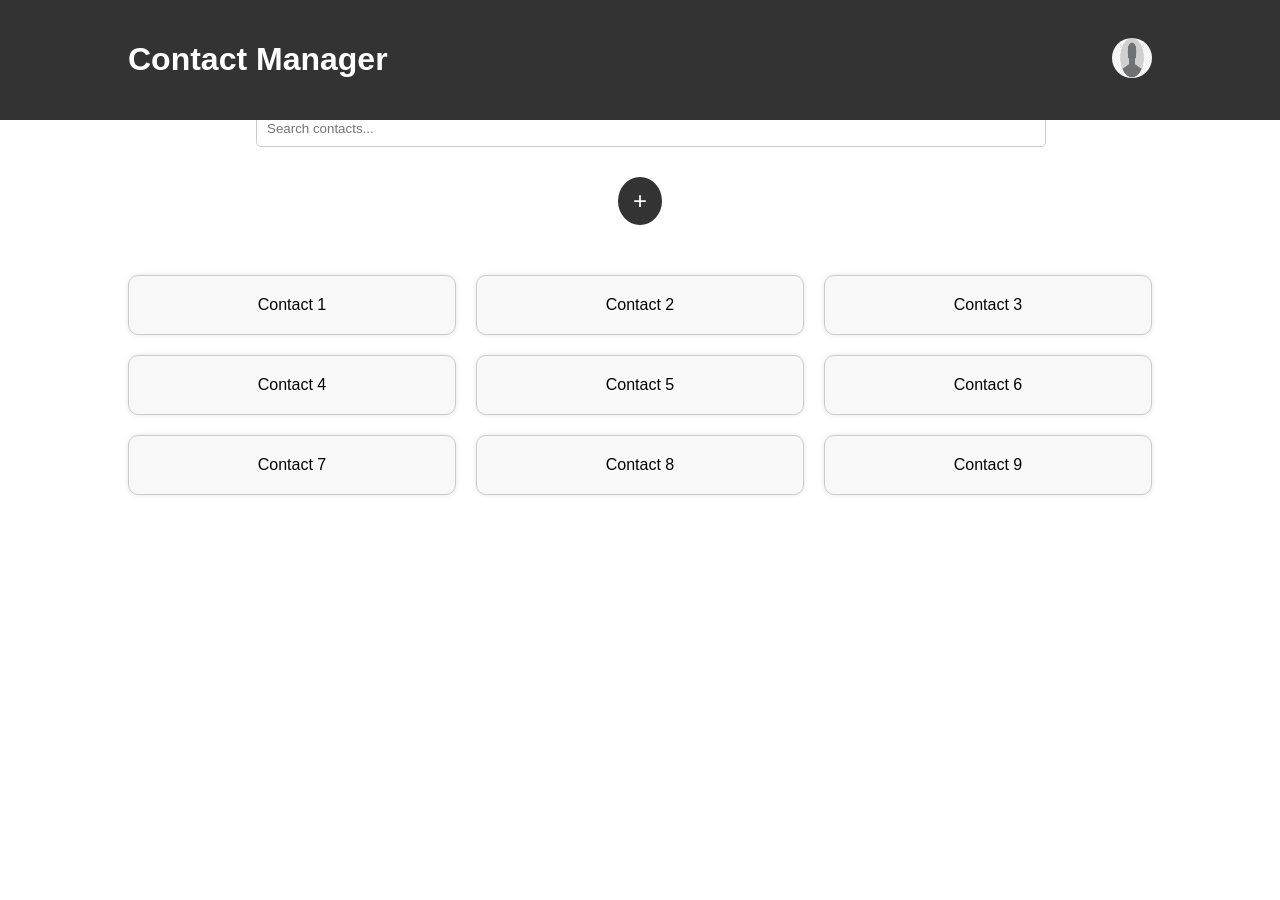
==== postlogin.html @ 44be06a9 "Add files via upload" ====
<!DOCTYPE html>
<html lang="en">
<head>
    <meta charset="UTF-8">
    <meta name="viewport" content="width=device-width, initial-scale=1.0">
    <title>Contact Manager</title>
    <link rel="stylesheet" href="postlogin.css">
</head>
<body>
    <header>
        <div class="header-content">
            <h1>Contact Manager</h1>
            <div class="user-menu">
                <img src="anon.png" alt="User" class="user-icon">
                <div class="dropdown-menu">
                    <button id="sign-out">Sign Out</button>
                </div>
            </div>
        </div>
    </header>
    
    <div class="search-container">
        <input type="text" placeholder="Search contacts...">
    </div>
    
    <button id="add-contact-btn">+</button>
    
    <div class="contact-form-container" id="contact-form">
        <h2>Add Contact</h2>
        <form>
            <input type="text" placeholder="Name">
            <input type="email" placeholder="Email">
            <input type="tel" placeholder="Phone">
            <button type="submit">Add Contact</button>
        </form>
    </div>
    
    <div class="contacts-grid">
        <!-- Placeholder contacts -->
        <div class="contact-card" data-contact="Contact 1">Contact 1</div>
        <div class="contact-card" data-contact="Contact 2">Contact 2</div>
        <div class="contact-card" data-contact="Contact 3">Contact 3</div>
        <div class="contact-card" data-contact="Contact 4">Contact 4</div>
        <div class="contact-card" data-contact="Contact 5">Contact 5</div>
        <div class="contact-card" data-contact="Contact 6">Contact 6</div>
        <div class="contact-card" data-contact="Contact 7">Contact 7</div>
        <div class="contact-card" data-contact="Contact 8">Contact 8</div>
        <div class="contact-card" data-contact="Contact 9">Contact 9</div>
    </div>
    
    <div class="contact-details" id="contact-details">
        <h2 id="contact-name">Contact Details</h2>
        <p id="contact-info">Info will be displayed here.</p>
    </div>
    
    <script src="postlogin.js"></script>
</body>
</html>
---- postlogin.css ----
@import url('https://fonts.googleapis.com/css2?family=Commissioner:wght@100..900&family=Montserrat:ital,wght@0,100..900;1,100..900&display=swap');

:root {
    --color1: #f9c48b2f;
    --color2: #ebeae8;
    --color3: #f1cca5b7;
    --color4: #aa5c52;
    --color5: #583730;
    --color6: #fefcfc;

    font-family: "Commissioner", sans-serif;
    box-sizing: border-box;
}

body {
    font-family: Arial, sans-serif;
    margin: 0;
    padding: 0;
    display: flex;
    flex-direction: column;
    align-items: center;
}

header {
    background-color: #333;
    color: white;
    width: 100%;
    padding: 20px 0;
    text-align: center;
    position: fixed;
    top: 0;
    left: 0;
    z-index: 1000;
}

.header-content {
    display: flex;
    justify-content: space-between;
    align-items: center;
    width: 80%;
    margin: 0 auto;
}

.user-menu {
    position: relative;
}

.user-icon {
    width: 40px;
    height: 40px;
    border-radius: 50%;
    cursor: pointer;
}

.dropdown-menu {
    display: none;
    position: absolute;
    background: white;
    border: 1px solid #ccc;
    padding: 10px;
    right: 0;
}

.user-menu:hover .dropdown-menu {
    display: block;
}

.search-container {
    margin-top: 100px;
    width: 60%;
    padding: 10px;
}

.search-container input {
    width: 100%;
    padding: 10px;
    border: 1px solid #ccc;
    border-radius: 5px;
    align-items: left;
}

#add-contact-btn {
    margin: 20px;
    padding: 10px 15px;
    font-size: 24px;
    border: none;
    border-radius: 50%;
    background-color: #333;
    color: white;
    cursor: pointer;
}

.contact-form-container, .contact-details {
    display: none;
    margin-top: 20px;
    padding: 20px;
    border: 1px solid #ccc;
    border-radius: 10px;
    box-shadow: 0px 0px 10px rgba(0, 0, 0, 0.1);
    width: 40%;
    text-align: center;
    background-color: #f9f9f9;
    position: absolute;
    top: 150px;
    left: 50%;
    transform: translateX(-50%);
    z-index: 1000;
}

.contacts-grid {
    display: grid;
    grid-template-columns: repeat(3, 1fr);
    gap: 20px;
    margin-top: 30px;
    width: 80%;
}

.contact-card {
    padding: 20px;
    background-color: #f9f9f9;
    border: 1px solid #ccc;
    border-radius: 10px;
    text-align: center;
    box-shadow: 0px 0px 5px rgba(0, 0, 0, 0.1);
    cursor: pointer;
}
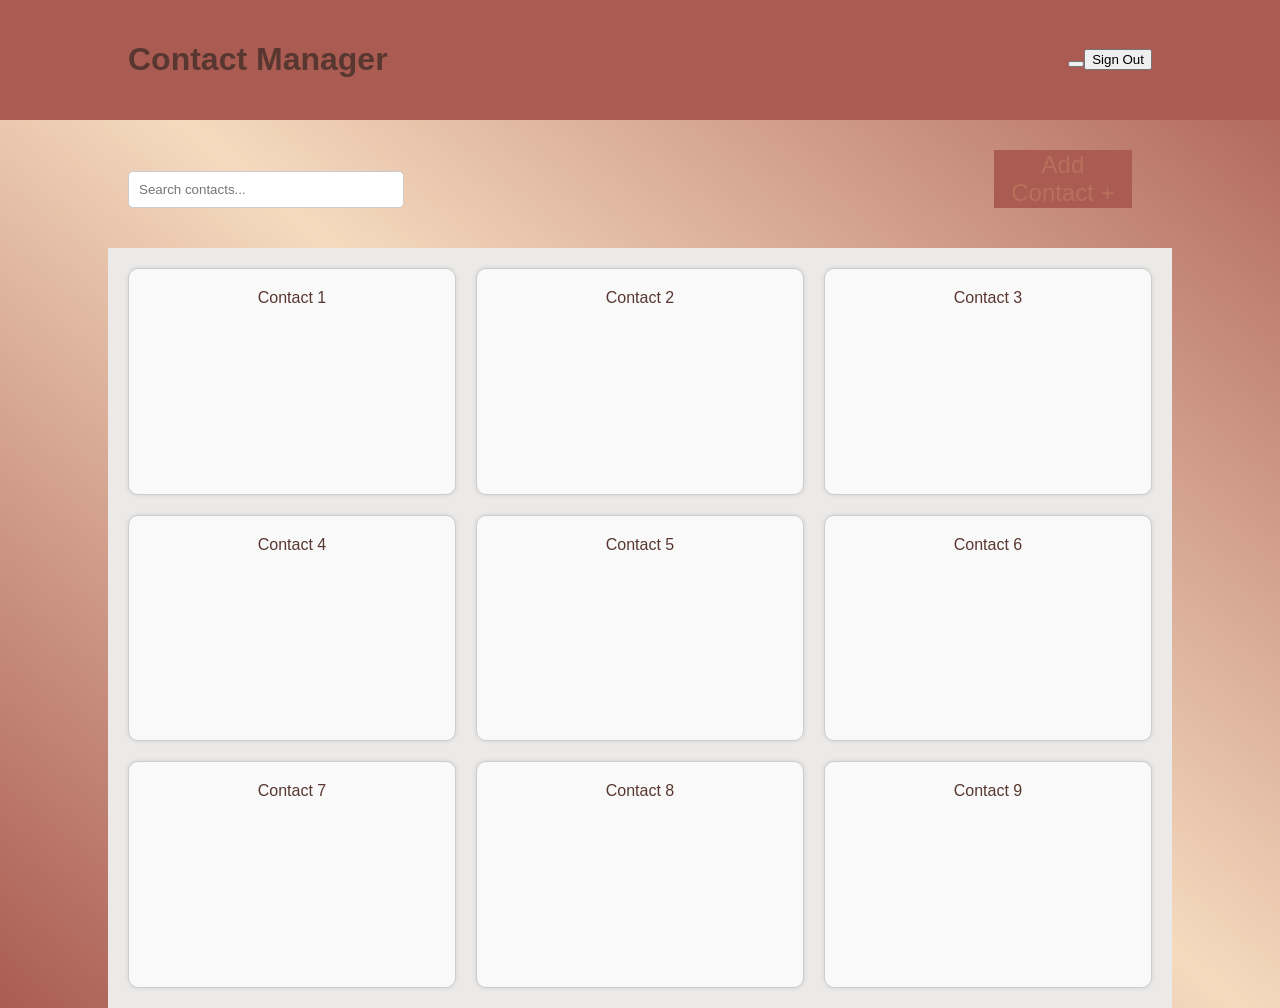
==== commit 73fe49eb: "further css styling" ====
--- a/postlogin.html
+++ b/postlogin.html
@@ -11,26 +11,28 @@
         <div class="header-content">
             <h1>Contact Manager</h1>
             <div class="user-menu">
-                <img src="anon.png" alt="User" class="user-icon">
+                <button>
                 <div class="dropdown-menu">
                     <button id="sign-out">Sign Out</button>
                 </div>
+                </button>
             </div>
         </div>
     </header>
+    <div class="second-header-content">
+        <div class="search-container">
+            <input type="text" id="search-input" placeholder="Search contacts...">
+        </div>
+        <button id="add-contact-btn">Add Contact + </button>
+    </div> 
     
-    <div class="search-container">
-        <input type="text" placeholder="Search contacts...">
-    </div>
-    
-    <button id="add-contact-btn">+</button>
     
     <div class="contact-form-container" id="contact-form">
         <h2>Add Contact</h2>
-        <form>
-            <input type="text" placeholder="Name">
-            <input type="email" placeholder="Email">
-            <input type="tel" placeholder="Phone">
+        <form id="contact-form-element">
+            <input type="text" id="name" placeholder="Name">
+            <input type="email" id="email" placeholder="Email">
+            <input type="tel" id="phone" placeholder="Phone">
             <button type="submit">Add Contact</button>
         </form>
     </div>
@@ -48,11 +50,10 @@
         <div class="contact-card" data-contact="Contact 9">Contact 9</div>
     </div>
     
-    <div class="contact-details" id="contact-details">
-        <h2 id="contact-name">Contact Details</h2>
-        <p id="contact-info">Info will be displayed here.</p>
-    </div>
     
     <script src="postlogin.js"></script>
+    <script>
+        
+    </script>
 </body>
 </html>
--- a/postlogin.css
+++ b/postlogin.css
@@ -13,17 +13,16 @@
 }
 
 body {
-    font-family: Arial, sans-serif;
     margin: 0;
     padding: 0;
     display: flex;
     flex-direction: column;
     align-items: center;
+    background-image: linear-gradient(220deg, var(--color4), var(--color3), var(--color4));
 }
 
 header {
-    background-color: #333;
-    color: white;
+    background-color: var(--color4);
     width: 100%;
     padding: 20px 0;
     text-align: center;
@@ -39,6 +38,16 @@
     align-items: center;
     width: 80%;
     margin: 0 auto;
+    color: var(--color5);
+}
+
+.second-header-content {
+    display: flex;
+    justify-content: space-between;
+    align-items: center;
+    width: 80%;
+    margin: 0 auto;
+    color: var(--color5);
 }
 
 .user-menu {
@@ -56,42 +65,50 @@
     display: none;
     position: absolute;
     background: white;
-    border: 1px solid #ccc;
+    border: 1px solid var(--color1);
     padding: 10px;
     right: 0;
+    color: var(--color1);
+    background-color: var(--color1);
 }
 
 .user-menu:hover .dropdown-menu {
     display: block;
+    color: var(--color1);
 }
 
 .search-container {
-    margin-top: 100px;
-    width: 60%;
-    padding: 10px;
+    margin-top: 150px;
+    width: 100%;
+    align-items: left;
+
 }
 
 .search-container input {
-    width: 100%;
+    width: 30%;
     padding: 10px;
     border: 1px solid #ccc;
     border-radius: 5px;
     align-items: left;
+
 }
 
 #add-contact-btn {
     margin: 20px;
-    padding: 10px 15px;
+    margin-top: 150px;
     font-size: 24px;
     border: none;
-    border-radius: 50%;
-    background-color: #333;
-    color: white;
+    background-color: var(--color4);
+    color: var(--color1);
     cursor: pointer;
+    align-items: right;
+
 }
 
-.contact-form-container, .contact-details {
+.contact-form-container, .contact-form {
+    background-color: var(--color1);
     display: none;
+    color: var(--color5);
     margin-top: 20px;
     padding: 20px;
     border: 1px solid #ccc;
@@ -111,12 +128,18 @@
     display: grid;
     grid-template-columns: repeat(3, 1fr);
     gap: 20px;
-    margin-top: 30px;
+    margin-top: 20px;
     width: 80%;
+    background-color: var(--color2);
+    color: var(--color1);
+    padding: 20px;
+    min-height: 80vh;
 }
 
 .contact-card {
+    color: var(--color5);
     padding: 20px;
+    background-color: var(--color1);
     background-color: #f9f9f9;
     border: 1px solid #ccc;
     border-radius: 10px;
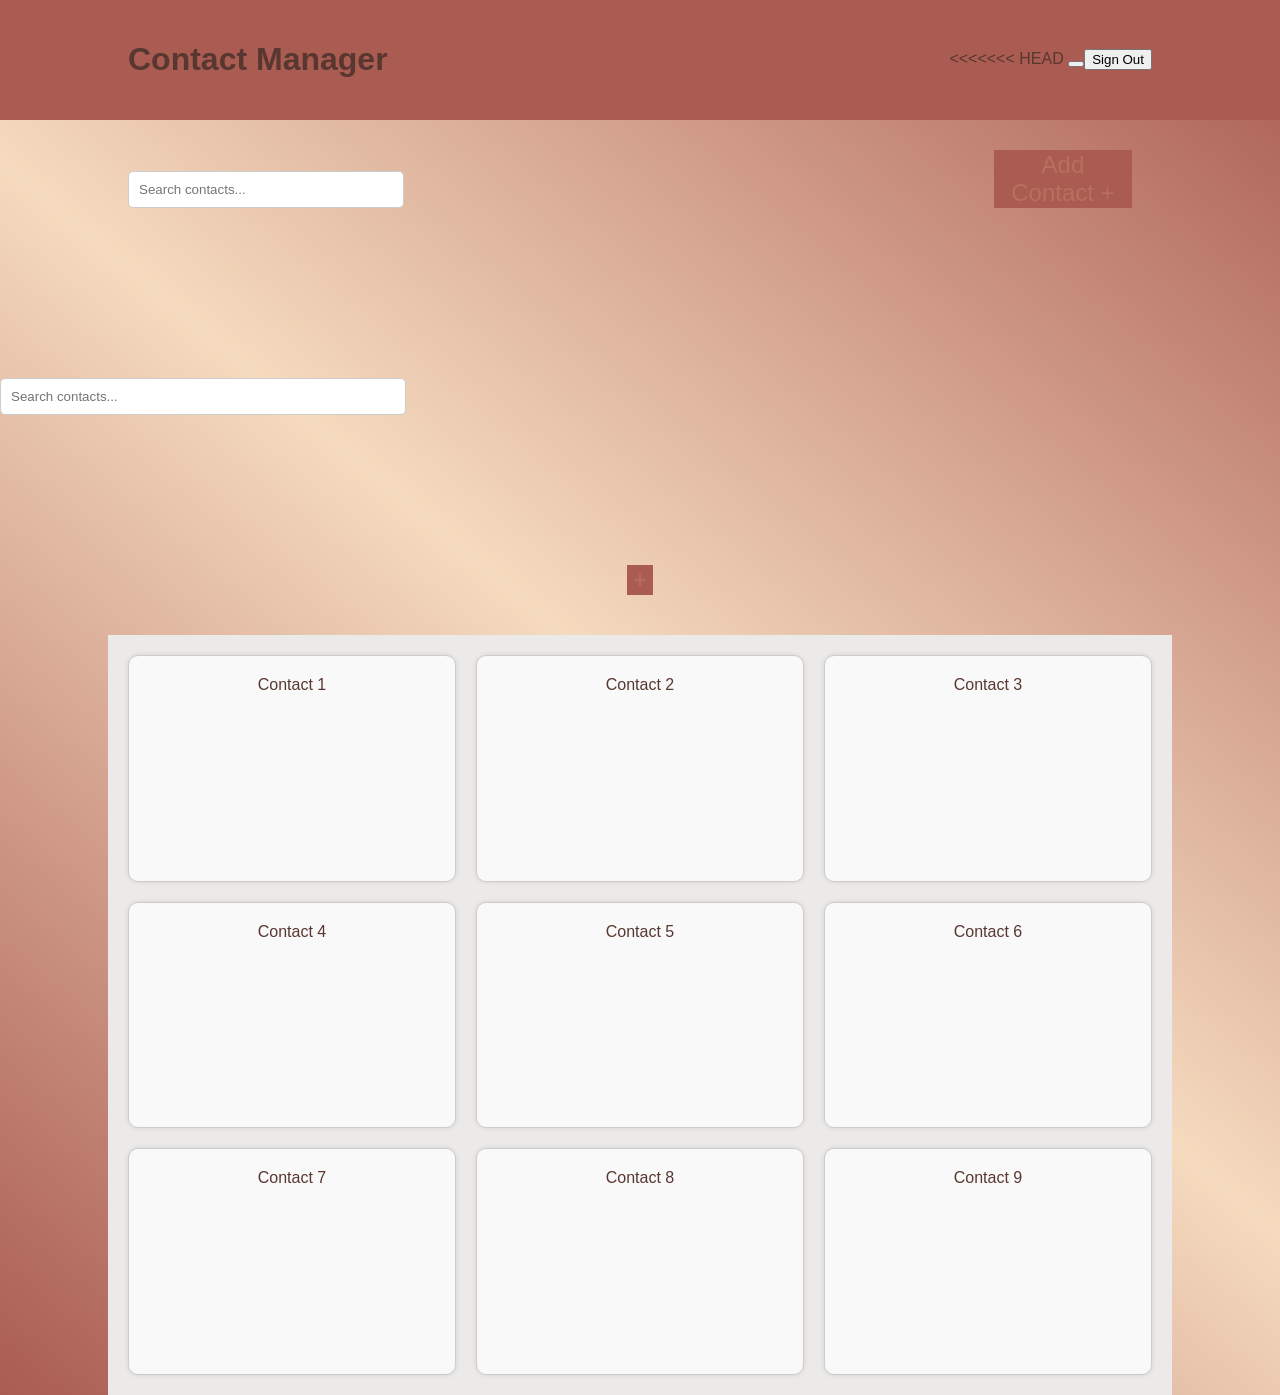
==== commit 3d29d523: "further css styling" ====
--- a/postlogin.html
+++ b/postlogin.html
@@ -11,6 +11,7 @@
         <div class="header-content">
             <h1>Contact Manager</h1>
             <div class="user-menu">
+<<<<<<< HEAD
                 <button>
                 <div class="dropdown-menu">
                     <button id="sign-out">Sign Out</button>
@@ -33,6 +34,28 @@
             <input type="text" id="name" placeholder="Name">
             <input type="email" id="email" placeholder="Email">
             <input type="tel" id="phone" placeholder="Phone">
+=======
+                <img src="anon.png" alt="User" class="user-icon">
+                <div class="dropdown-menu">
+                    <button id="sign-out">Sign Out</button>
+                </div>
+            </div>
+        </div>
+    </header>
+    
+    <div class="search-container">
+        <input type="text" placeholder="Search contacts...">
+    </div>
+    
+    <button id="add-contact-btn">+</button>
+    
+    <div class="contact-form-container" id="contact-form">
+        <h2>Add Contact</h2>
+        <form>
+            <input type="text" placeholder="Name">
+            <input type="email" placeholder="Email">
+            <input type="tel" placeholder="Phone">
+>>>>>>> 44be06a99f0d8c31cf6134bef11994ca5903f6f4
             <button type="submit">Add Contact</button>
         </form>
     </div>
--- a/postlogin.css
+++ b/postlogin.css
@@ -90,7 +90,6 @@
     border: 1px solid #ccc;
     border-radius: 5px;
     align-items: left;
-
 }
 
 #add-contact-btn {
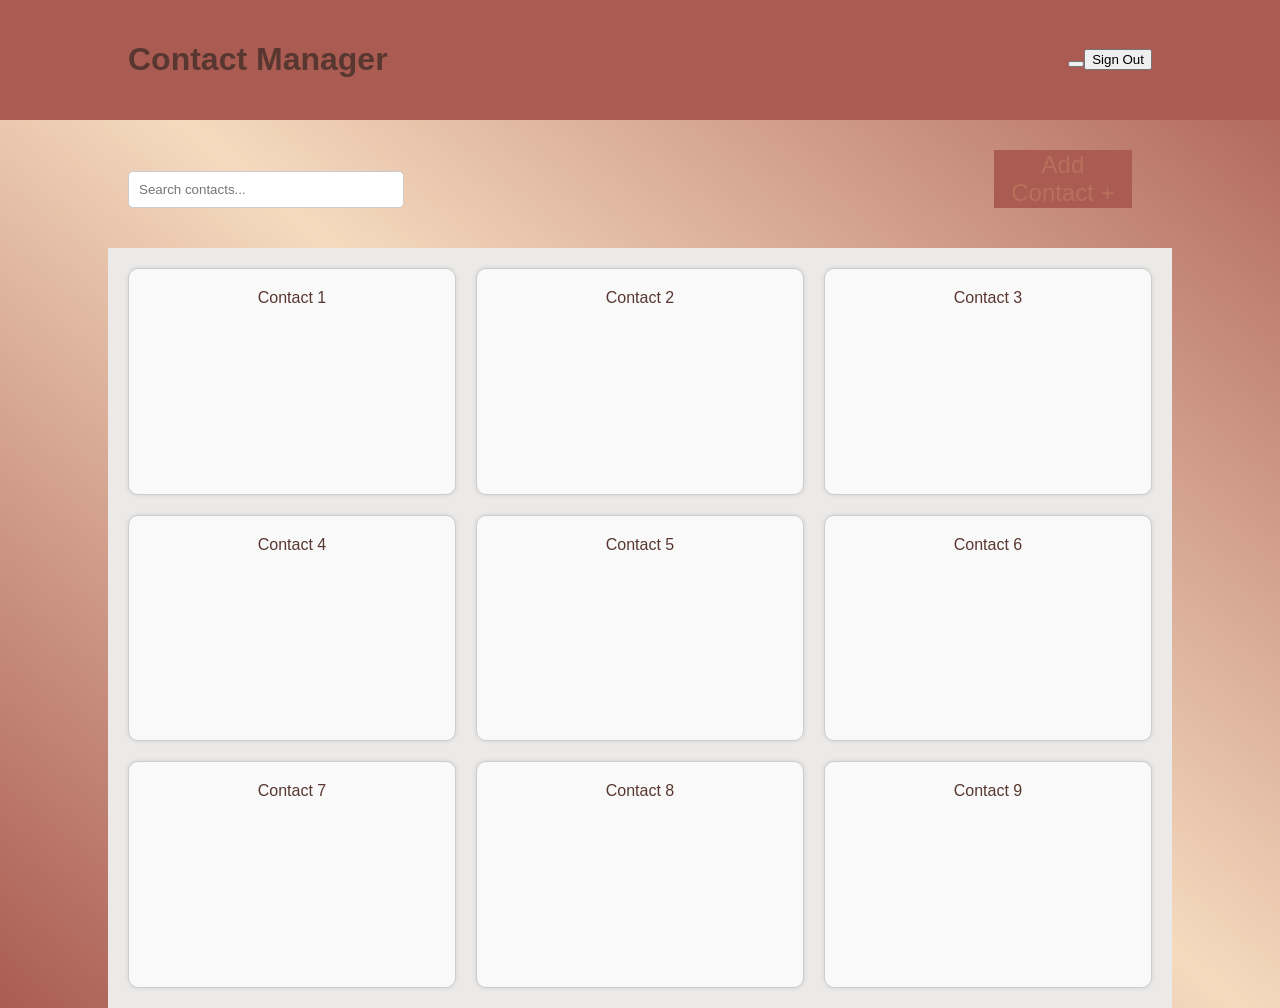
==== commit 93386760: "fixing prev push's misalignment" ====
--- a/postlogin.html
+++ b/postlogin.html
@@ -11,7 +11,6 @@
         <div class="header-content">
             <h1>Contact Manager</h1>
             <div class="user-menu">
-<<<<<<< HEAD
                 <button>
                 <div class="dropdown-menu">
                     <button id="sign-out">Sign Out</button>
@@ -34,28 +33,6 @@
             <input type="text" id="name" placeholder="Name">
             <input type="email" id="email" placeholder="Email">
             <input type="tel" id="phone" placeholder="Phone">
-=======
-                <img src="anon.png" alt="User" class="user-icon">
-                <div class="dropdown-menu">
-                    <button id="sign-out">Sign Out</button>
-                </div>
-            </div>
-        </div>
-    </header>
-    
-    <div class="search-container">
-        <input type="text" placeholder="Search contacts...">
-    </div>
-    
-    <button id="add-contact-btn">+</button>
-    
-    <div class="contact-form-container" id="contact-form">
-        <h2>Add Contact</h2>
-        <form>
-            <input type="text" placeholder="Name">
-            <input type="email" placeholder="Email">
-            <input type="tel" placeholder="Phone">
->>>>>>> 44be06a99f0d8c31cf6134bef11994ca5903f6f4
             <button type="submit">Add Contact</button>
         </form>
     </div>
--- a/postlogin.css
+++ b/postlogin.css
@@ -90,6 +90,7 @@
     border: 1px solid #ccc;
     border-radius: 5px;
     align-items: left;
+
 }
 
 #add-contact-btn {
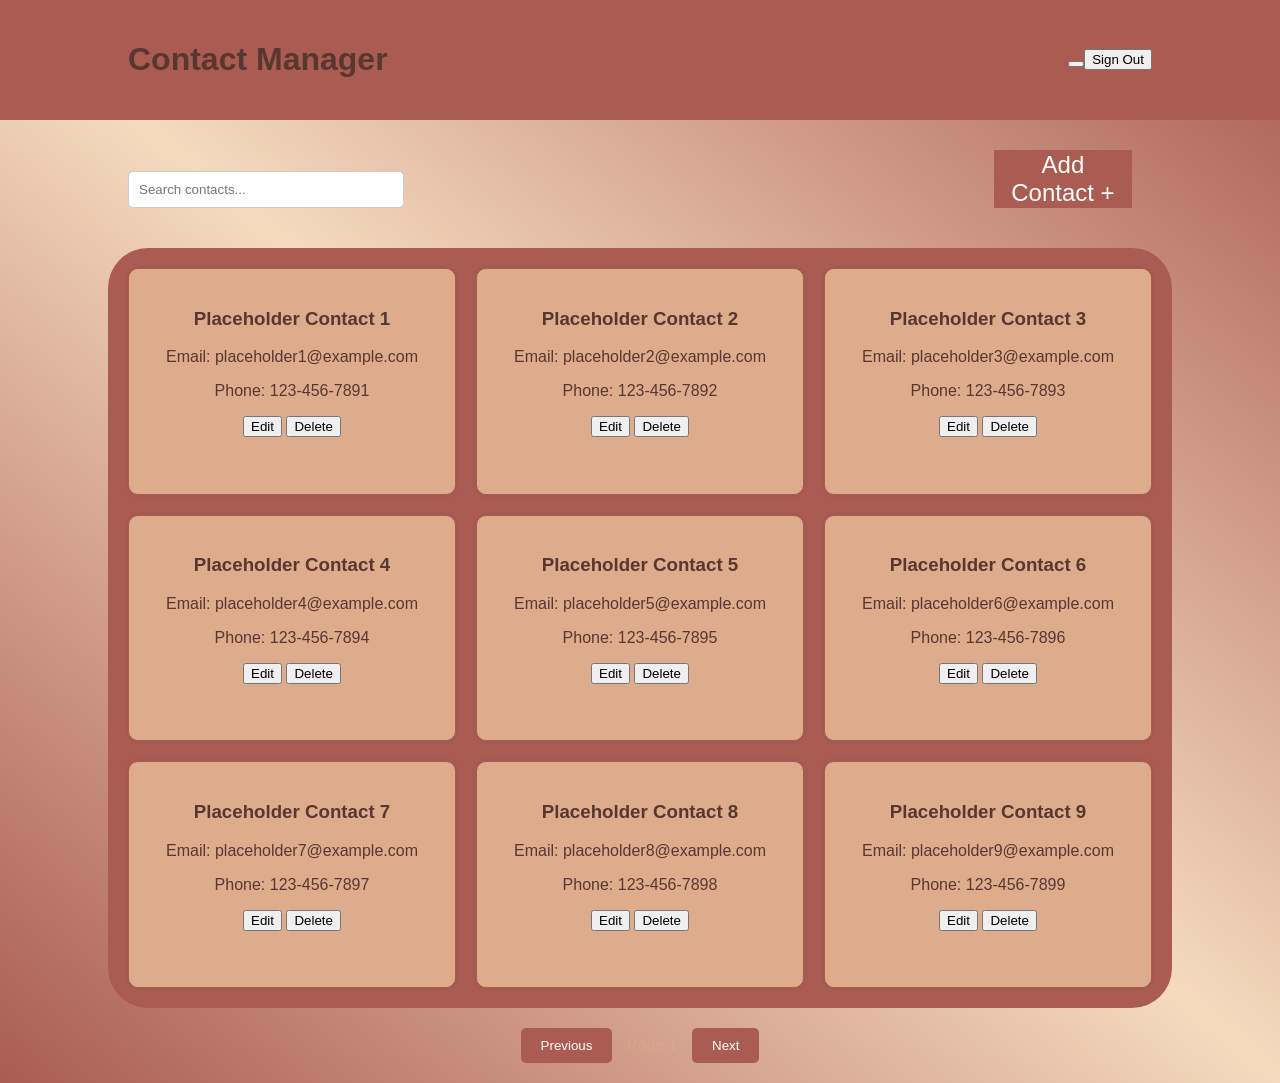
==== commit b621b5d1: "css" ====
--- a/postlogin.html
+++ b/postlogin.html
@@ -48,12 +48,17 @@
         <div class="contact-card" data-contact="Contact 7">Contact 7</div>
         <div class="contact-card" data-contact="Contact 8">Contact 8</div>
         <div class="contact-card" data-contact="Contact 9">Contact 9</div>
+        <div class="contact-card" data-contact="Contact 10">Contact 9</div>
     </div>
-    
+    <div class="pagination">
+        <button id="prev-page">Previous</button>
+        <span id="page-indicator">Page 1</span>
+        <button id="next-page">Next</button>
+    </div>
     
     <script src="postlogin.js"></script>
     <script>
         
     </script>
 </body>
-</html>
+</html>
--- a/postlogin.css
+++ b/postlogin.css
@@ -1,5 +1,4 @@
 @import url('https://fonts.googleapis.com/css2?family=Commissioner:wght@100..900&family=Montserrat:ital,wght@0,100..900;1,100..900&display=swap');
-
 :root {
     --color1: #f9c48b2f;
     --color2: #ebeae8;
@@ -7,11 +6,9 @@
     --color4: #aa5c52;
     --color5: #583730;
     --color6: #fefcfc;
-
     font-family: "Commissioner", sans-serif;
     box-sizing: border-box;
 }
-
 body {
     margin: 0;
     padding: 0;
@@ -20,7 +17,6 @@
     align-items: center;
     background-image: linear-gradient(220deg, var(--color4), var(--color3), var(--color4));
 }
-
 header {
     background-color: var(--color4);
     width: 100%;
@@ -31,7 +27,6 @@
     left: 0;
     z-index: 1000;
 }
-
 .header-content {
     display: flex;
     justify-content: space-between;
@@ -40,8 +35,8 @@
     margin: 0 auto;
     color: var(--color5);
 }
-
 .second-header-content {
+    opacity: 1;
     display: flex;
     justify-content: space-between;
     align-items: center;
@@ -49,18 +44,15 @@
     margin: 0 auto;
     color: var(--color5);
 }
-
 .user-menu {
     position: relative;
 }
-
 .user-icon {
     width: 40px;
     height: 40px;
     border-radius: 50%;
     cursor: pointer;
 }
-
 .dropdown-menu {
     display: none;
     position: absolute;
@@ -71,41 +63,41 @@
     color: var(--color1);
     background-color: var(--color1);
 }
-
 .user-menu:hover .dropdown-menu {
     display: block;
     color: var(--color1);
 }
-
 .search-container {
+    opacity: 1;
     margin-top: 150px;
     width: 100%;
     align-items: left;
-
 }
-
 .search-container input {
+    opacity: 1;
     width: 30%;
     padding: 10px;
     border: 1px solid #ccc;
     border-radius: 5px;
     align-items: left;
-
 }
-
 #add-contact-btn {
+    opacity: 1;
     margin: 20px;
     margin-top: 150px;
     font-size: 24px;
     border: none;
     background-color: var(--color4);
-    color: var(--color1);
+    color: var(--color6);
     cursor: pointer;
     align-items: right;
-
 }
-
+.contact-form-element {
+    background-color: var(--color1);
+    opacity: 1;
+}
 .contact-form-container, .contact-form {
+    opacity: 1;
     background-color: var(--color1);
     display: none;
     color: var(--color5);
@@ -116,34 +108,62 @@
     box-shadow: 0px 0px 10px rgba(0, 0, 0, 0.1);
     width: 40%;
     text-align: center;
-    background-color: #f9f9f9;
+    background-color: var(--color1);
     position: absolute;
     top: 150px;
     left: 50%;
     transform: translateX(-50%);
     z-index: 1000;
 }
-
 .contacts-grid {
+    opacity: 1;
+    border-radius: 40px;
     display: grid;
     grid-template-columns: repeat(3, 1fr);
     gap: 20px;
     margin-top: 20px;
     width: 80%;
-    background-color: var(--color2);
-    color: var(--color1);
+    background-color: var(--color4);
+    color: var(--color5);
     padding: 20px;
     min-height: 80vh;
 }
-
 .contact-card {
+    opacity: 1;
     color: var(--color5);
     padding: 20px;
-    background-color: var(--color1);
-    background-color: #f9f9f9;
-    border: 1px solid #ccc;
+    background-color: var(--color3);
+    border: 1px solid var(--color4);
     border-radius: 10px;
     text-align: center;
     box-shadow: 0px 0px 5px rgba(0, 0, 0, 0.1);
     cursor: pointer;
 }
+.pagination {
+    text-align: center;
+    color: var(--color1);
+    margin: 20px;
+}
+
+.pagination button {
+    background-color: var(--color4);
+    color: var(--color6);
+    opacity: 1;
+    border: none;
+    padding: 10px 20px;
+    border-radius: 5px;
+    cursor: pointer;
+    margin: 0 10px;
+    transition: background-color 0.3s ease;
+}
+
+.pagination button:hover {
+    background-color: var(--color5);
+    color: var(--color1);
+
+}
+
+.pagination button:disabled {
+    background-color: #ccc;
+    cursor: not-allowed;
+}
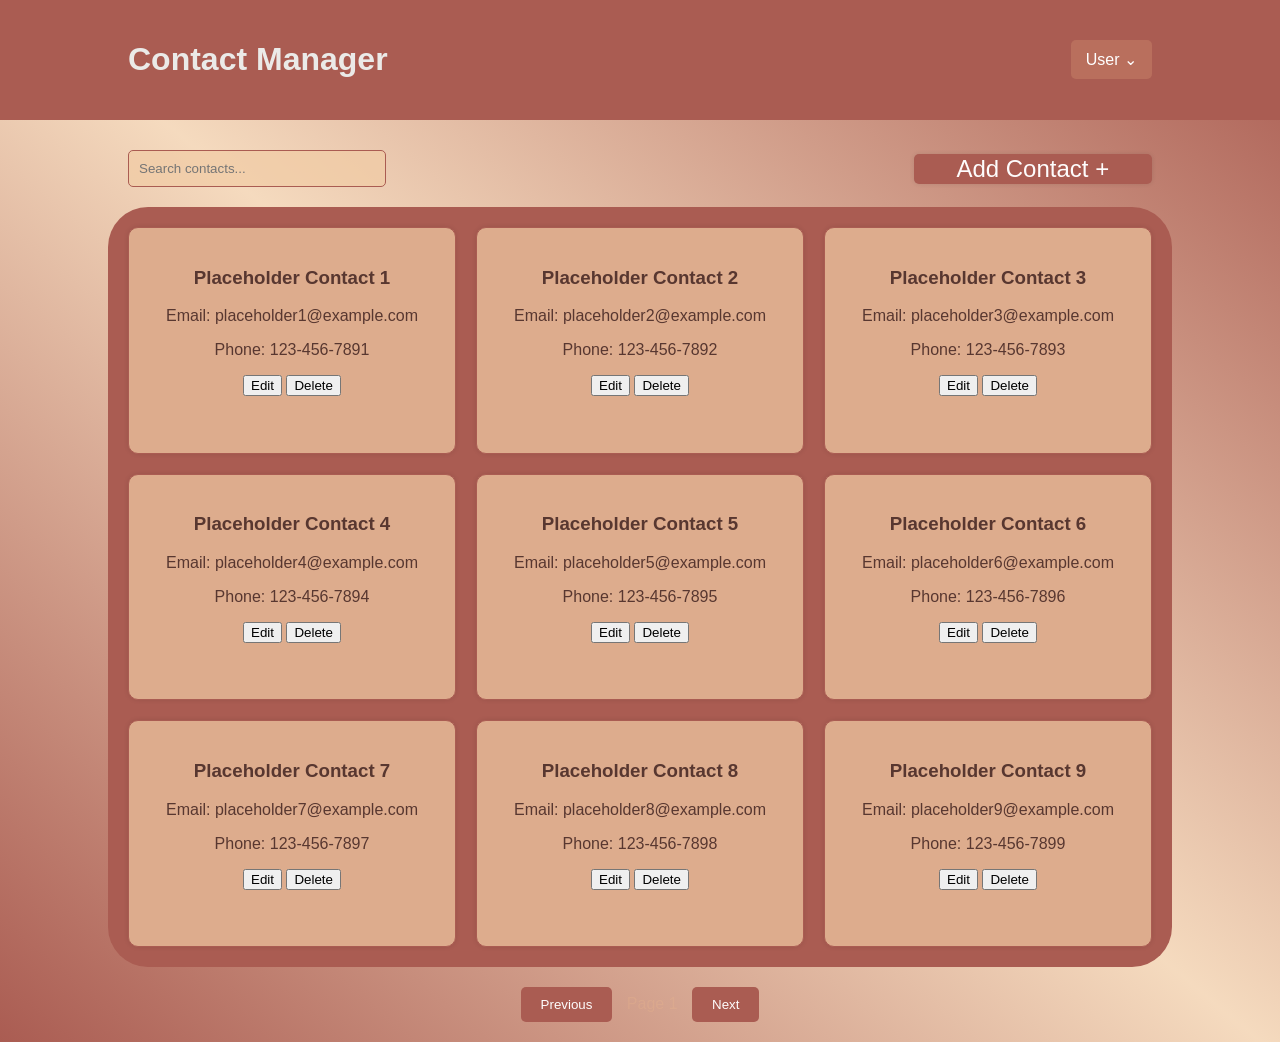
==== commit c4721c6a: "contact popup, add contact styling, user sign out, search bar css" ====
--- a/postlogin.html
+++ b/postlogin.html
@@ -11,12 +11,12 @@
         <div class="header-content">
             <h1>Contact Manager</h1>
             <div class="user-menu">
-                <button>
-                <div class="dropdown-menu">
+                <button id="user-button">User ⌄</button>
+                <div class="dropdown-menu" id="dropdown-menu">
                     <button id="sign-out">Sign Out</button>
                 </div>
-                </button>
             </div>
+            
         </div>
     </header>
     <div class="second-header-content">
@@ -28,12 +28,19 @@
     
     
     <div class="contact-form-container" id="contact-form">
-        <h2>Add Contact</h2>
+        <div class="form-header">
+            <div class="contact-icon" id="contact-icon">?</div>
+            <h2>Add Contact</h2>
+            <span class="close-btn" id="close-form">&times;</span>
+        </div>
         <form id="contact-form-element">
-            <input type="text" id="name" placeholder="Name">
+            <div class="name-fields">
+                <input type="text" id="first-name" placeholder="First Name">
+                <input type="text" id="last-name" placeholder="Last Name">
+            </div>
             <input type="email" id="email" placeholder="Email">
             <input type="tel" id="phone" placeholder="Phone">
-            <button type="submit">Add Contact</button>
+            <button id="submit">Add Contact</button>
         </form>
     </div>
     
@@ -50,6 +57,17 @@
         <div class="contact-card" data-contact="Contact 9">Contact 9</div>
         <div class="contact-card" data-contact="Contact 10">Contact 9</div>
     </div>
+    <div class="contact-popup" id="contact-popup">
+        <div class="popup-header">
+            <div class="contact-popup-icon" id="popup-icon">?</div>
+            <h2 id="popup-name">Contact Name</h2>
+            <span class="close-btn" id="close-popup">&times;</span>
+        </div>
+        <div class="popup-body">
+            <p><strong>Email:</strong> <span id="popup-email"></span></p>
+            <p><strong>Phone:</strong> <span id="popup-phone"></span></p>
+        </div>
+    </div>
     <div class="pagination">
         <button id="prev-page">Previous</button>
         <span id="page-indicator">Page 1</span>
--- a/postlogin.css
+++ b/postlogin.css
@@ -33,7 +33,7 @@
     align-items: center;
     width: 80%;
     margin: 0 auto;
-    color: var(--color5);
+    color: var(--color2);
 }
 .second-header-content {
     opacity: 1;
@@ -46,26 +46,48 @@
 }
 .user-menu {
     position: relative;
-}
-.user-icon {
-    width: 40px;
-    height: 40px;
-    border-radius: 50%;
-    cursor: pointer;
-}
+    display: inline-block;
+}
+
+#user-button {
+    background: var(--color1);
+    color: white;
+    border: none;
+    padding: 10px 15px;
+    cursor: pointer;
+    font-size: 16px;
+    border-radius: 5px;
+}
+
+#user-button:hover {
+    background: var(--color2); /* Adjust this to a suitable hover color */
+}
+
 .dropdown-menu {
     display: none;
     position: absolute;
-    background: white;
+    background: var(--color1);
     border: 1px solid var(--color1);
     padding: 10px;
     right: 0;
-    color: var(--color1);
-    background-color: var(--color1);
-}
-.user-menu:hover .dropdown-menu {
-    display: block;
-    color: var(--color1);
+    color: white;
+    border-radius: 5px;
+    min-width: 120px;
+    box-shadow: 0px 4px 6px rgba(0, 0, 0, 0.1);
+}
+
+.dropdown-menu button {
+    background: none;
+    border: none;
+    color: white;
+    width: 100%;
+    padding: 8px;
+    text-align: left;
+    cursor: pointer;
+}
+
+.dropdown-menu button:hover {
+    background: var(--color2);
 }
 .search-container {
     opacity: 1;
@@ -77,44 +99,101 @@
     opacity: 1;
     width: 30%;
     padding: 10px;
-    border: 1px solid #ccc;
+    background-color: var(--color3); 
+    border: 1px solid var(--color4);
     border-radius: 5px;
     align-items: left;
 }
 #add-contact-btn {
     opacity: 1;
-    margin: 20px;
+    width: 30%;
+    border-radius: 5px;
     margin-top: 150px;
     font-size: 24px;
     border: none;
+    box-shadow: 0px 0px 5px rgba(0, 0, 0, 0.1);
     background-color: var(--color4);
     color: var(--color6);
     cursor: pointer;
     align-items: right;
 }
-.contact-form-element {
-    background-color: var(--color1);
-    opacity: 1;
-}
-.contact-form-container, .contact-form {
-    opacity: 1;
-    background-color: var(--color1);
+.contact-form-container {
     display: none;
-    color: var(--color5);
+    background-color: var(--color4);
+    color: var(--color2);
     margin-top: 20px;
-    padding: 20px;
-    border: 1px solid #ccc;
-    border-radius: 10px;
-    box-shadow: 0px 0px 10px rgba(0, 0, 0, 0.1);
-    width: 40%;
-    text-align: center;
-    background-color: var(--color1);
-    position: absolute;
-    top: 150px;
+    padding: 25px;
+    border-radius: 15px;
+    box-shadow: 0px 5px 15px rgba(0, 0, 0, 0.2);
+    width: 50%;
+    max-width: 500px;
+    text-align: center;
+    position: absolute;
+    top: 100px;
     left: 50%;
     transform: translateX(-50%);
     z-index: 1000;
 }
+
+/* Form Header with Icon & Close Button */
+.form-header {
+    display: flex;
+    justify-content: space-between;
+    align-items: center;
+    margin-bottom: 15px;
+    position: relative;
+}
+
+.contact-icon {
+    width: 50px;
+    height: 50px;
+    border-radius: 50%;
+    background-color: var(--color2);
+    color: var(--color6);
+    font-size: 20px;
+    display: flex;
+    align-items: center;
+    justify-content: center;
+    font-weight: bold;
+    margin-right: auto;
+}
+
+/* Close Button */
+.close-btn {
+    font-size: 24px;
+    cursor: pointer;
+    color: var(--color6);
+    position: absolute;
+    right: 0;
+    top: 0;
+}
+
+/* Input Fields */
+.name-fields {
+    display: flex;
+    gap: 10px;
+}
+
+.name-fields input {
+    width: 50%;
+}
+
+.contact-form-container input,
+.contact-form-container button {
+    width: 100%;
+    padding: 10px;
+    margin-top: 10px;
+    border: none;
+    border-radius: 5px;
+}
+
+#submit {
+    background-color: var(--color2);
+    color: var(--color6);
+    font-size: 18px;
+    cursor: pointer;
+}
+
 .contacts-grid {
     opacity: 1;
     border-radius: 40px;
@@ -139,6 +218,61 @@
     box-shadow: 0px 0px 5px rgba(0, 0, 0, 0.1);
     cursor: pointer;
 }
+.contact-popup {
+    display: none;
+    background-color: var(--color4);
+    color: var(--color2);
+    padding: 25px;
+    border-radius: 15px;
+    box-shadow: 0px 5px 15px rgba(0, 0, 0, 0.2);
+    width: 50%;
+    max-width: 500px;
+    text-align: center;
+    position: absolute;
+    top: 100px;
+    left: 50%;
+    transform: translateX(-50%);
+    z-index: 1000;
+}
+
+/* Popup Header */
+.popup-header {
+    display: flex;
+    justify-content: space-between;
+    align-items: center;
+    position: relative;
+    margin-bottom: 15px;
+}
+
+.contact-popup-icon {
+    width: 50px;
+    height: 50px;
+    border-radius: 50%;
+    background-color: var(--color2);
+    color: var(--color6);
+    font-size: 20px;
+    display: flex;
+    align-items: center;
+    justify-content: center;
+    font-weight: bold;
+    margin-right: auto;
+}
+
+/* Close Button */
+.close-btn {
+    font-size: 24px;
+    cursor: pointer;
+    color: var(--color6);
+    position: absolute;
+    right: 0;
+    top: 0;
+}
+
+/* Popup Body */
+.popup-body p {
+    font-size: 18px;
+    margin: 10px 0;
+}
 .pagination {
     text-align: center;
     color: var(--color1);
@@ -166,4 +300,7 @@
 .pagination button:disabled {
     background-color: #ccc;
     cursor: not-allowed;
+}
+.submit button {
+    background-color: var(--color3);
 }
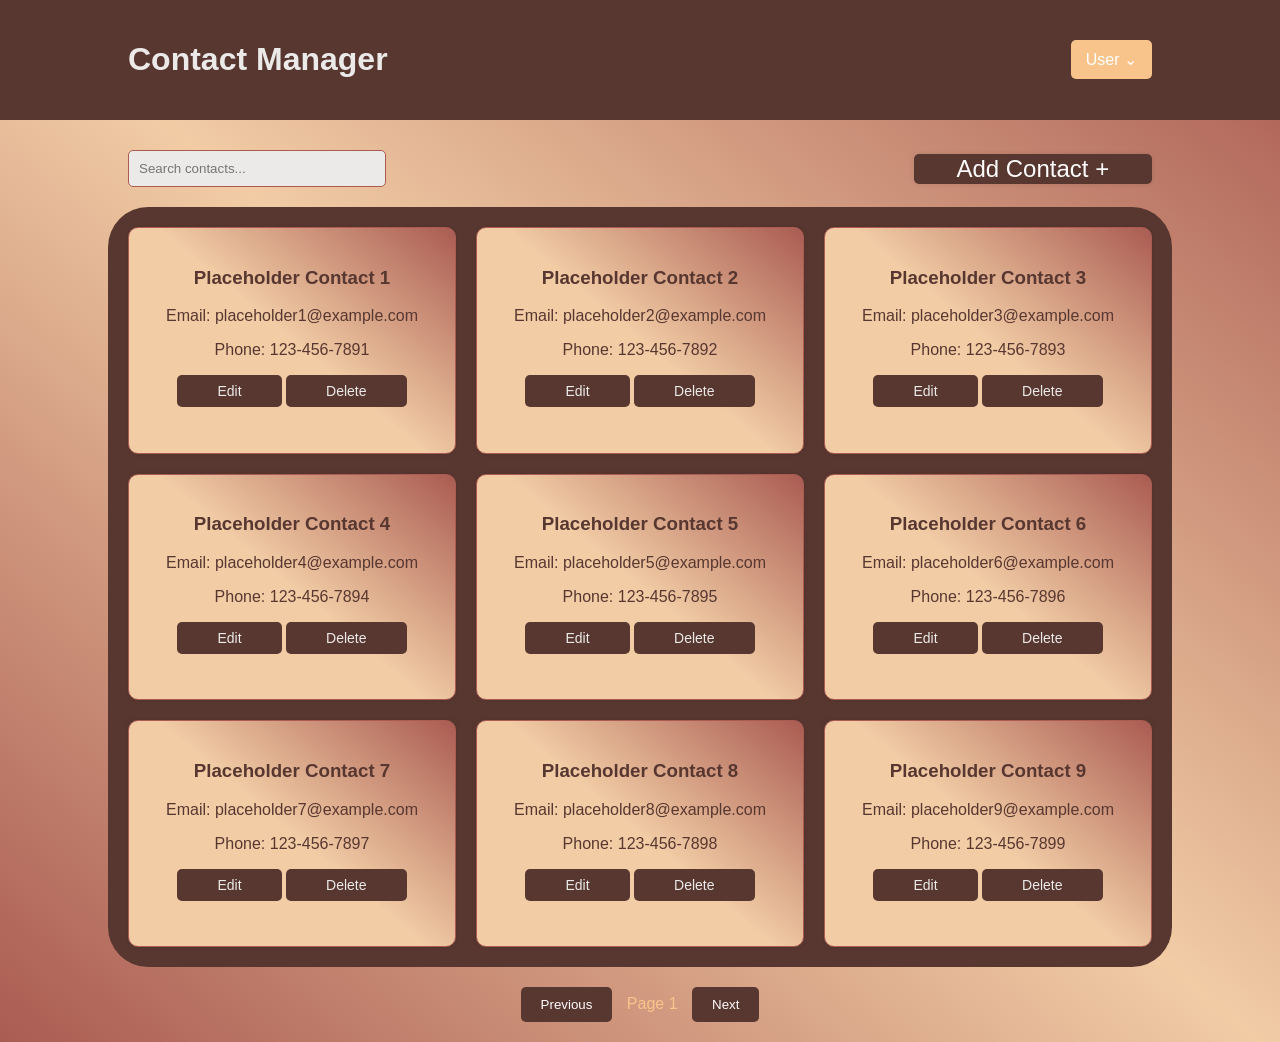
==== commit 4f0c9d56: "fixed add contact field alignment. more css to reflect index.css" ====
--- a/postlogin.html
+++ b/postlogin.html
@@ -30,17 +30,16 @@
     <div class="contact-form-container" id="contact-form">
         <div class="form-header">
             <div class="contact-icon" id="contact-icon">?</div>
-            <h2>Add Contact</h2>
             <span class="close-btn" id="close-form">&times;</span>
         </div>
         <form id="contact-form-element">
             <div class="name-fields">
-                <input type="text" id="first-name" placeholder="First Name">
-                <input type="text" id="last-name" placeholder="Last Name">
+                <input type="text" style="color:var(--color5)" id="first-name" placeholder="First Name" >
+                <input type="text" style="color:var(--color5)" id="last-name" placeholder="Last Name">
             </div>
-            <input type="email" id="email" placeholder="Email">
-            <input type="tel" id="phone" placeholder="Phone">
-            <button id="submit">Add Contact</button>
+            <input type="email" style="color:var(--color5)" id="email" placeholder="Email">
+            <input type="tel" style="color:var(--color5)" id="phone" placeholder="Phone">
+            <button id="submit" style="color:var(--color6)">Add Contact</button>
         </form>
     </div>
     
--- a/postlogin.css
+++ b/postlogin.css
@@ -1,14 +1,17 @@
 @import url('https://fonts.googleapis.com/css2?family=Commissioner:wght@100..900&family=Montserrat:ital,wght@0,100..900;1,100..900&display=swap');
 :root {
-    --color1: #f9c48b2f;
+    --color1: #f9c48b;
     --color2: #ebeae8;
-    --color3: #f1cca5b7;
+    --color3: #f1cca5;
     --color4: #aa5c52;
     --color5: #583730;
     --color6: #fefcfc;
     font-family: "Commissioner", sans-serif;
     box-sizing: border-box;
 }
+
+/*TO DO: add edit functionality, finalize add contact css
+contact popout styling*/
 body {
     margin: 0;
     padding: 0;
@@ -18,7 +21,7 @@
     background-image: linear-gradient(220deg, var(--color4), var(--color3), var(--color4));
 }
 header {
-    background-color: var(--color4);
+    background-color: var(--color5);
     width: 100%;
     padding: 20px 0;
     text-align: center;
@@ -99,7 +102,7 @@
     opacity: 1;
     width: 30%;
     padding: 10px;
-    background-color: var(--color3); 
+    background-color: var(--color2); 
     border: 1px solid var(--color4);
     border-radius: 5px;
     align-items: left;
@@ -112,7 +115,7 @@
     font-size: 24px;
     border: none;
     box-shadow: 0px 0px 5px rgba(0, 0, 0, 0.1);
-    background-color: var(--color4);
+    background-color: var(--color5);
     color: var(--color6);
     cursor: pointer;
     align-items: right;
@@ -148,7 +151,8 @@
     width: 50px;
     height: 50px;
     border-radius: 50%;
-    background-color: var(--color2);
+    border-color: var(--color2);
+    background-color: var(--color5);
     color: var(--color6);
     font-size: 20px;
     display: flex;
@@ -172,51 +176,68 @@
 .name-fields {
     display: flex;
     gap: 10px;
+    width: 100%;
+    
+    
 }
 
 .name-fields input {
-    width: 50%;
+    width: 100%;
+    background-color: var(--color2);
+    
 }
 
 .contact-form-container input,
 .contact-form-container button {
-    width: 100%;
+    width: 96%;
     padding: 10px;
     margin-top: 10px;
-    border: none;
+    border: 10px;
     border-radius: 5px;
 }
 
 #submit {
     background-color: var(--color2);
     color: var(--color6);
+    background-color: #583730;
     font-size: 18px;
+    width: 100%;
     cursor: pointer;
 }
 
 .contacts-grid {
-    opacity: 1;
+    
     border-radius: 40px;
     display: grid;
     grid-template-columns: repeat(3, 1fr);
     gap: 20px;
     margin-top: 20px;
     width: 80%;
-    background-color: var(--color4);
+    background-color: var(--color5);
+    color: var(--color2);
+    padding: 20px;
+    min-height: 80vh;
+}
+.contact-card {
     color: var(--color5);
     padding: 20px;
-    min-height: 80vh;
-}
-.contact-card {
-    opacity: 1;
-    color: var(--color5);
-    padding: 20px;
-    background-color: var(--color3);
+    background-image: linear-gradient(220deg, var(--color4), var(--color3), var(--color3));
     border: 1px solid var(--color4);
     border-radius: 10px;
     text-align: center;
     box-shadow: 0px 0px 5px rgba(0, 0, 0, 0.1);
     cursor: pointer;
+    
+}
+.edit-contact, .delete-contact, .save-contact {
+    background: var(--color5); /* Primary button color */
+    border: none;
+    padding: 8px 40px;
+    border-radius: 5px;
+    font-size: 14px;
+    font-family: "Commissioner", sans-serif;
+    cursor: pointer;
+    transition: background 0.3s ease, transform 0.2s ease;
 }
 .contact-popup {
     display: none;
@@ -280,7 +301,7 @@
 }
 
 .pagination button {
-    background-color: var(--color4);
+    background-color: var(--color5);
     color: var(--color6);
     opacity: 1;
     border: none;
@@ -297,10 +318,7 @@
 
 }
 
-.pagination button:disabled {
-    background-color: #ccc;
-    cursor: not-allowed;
-}
+
 .submit button {
     background-color: var(--color3);
 }
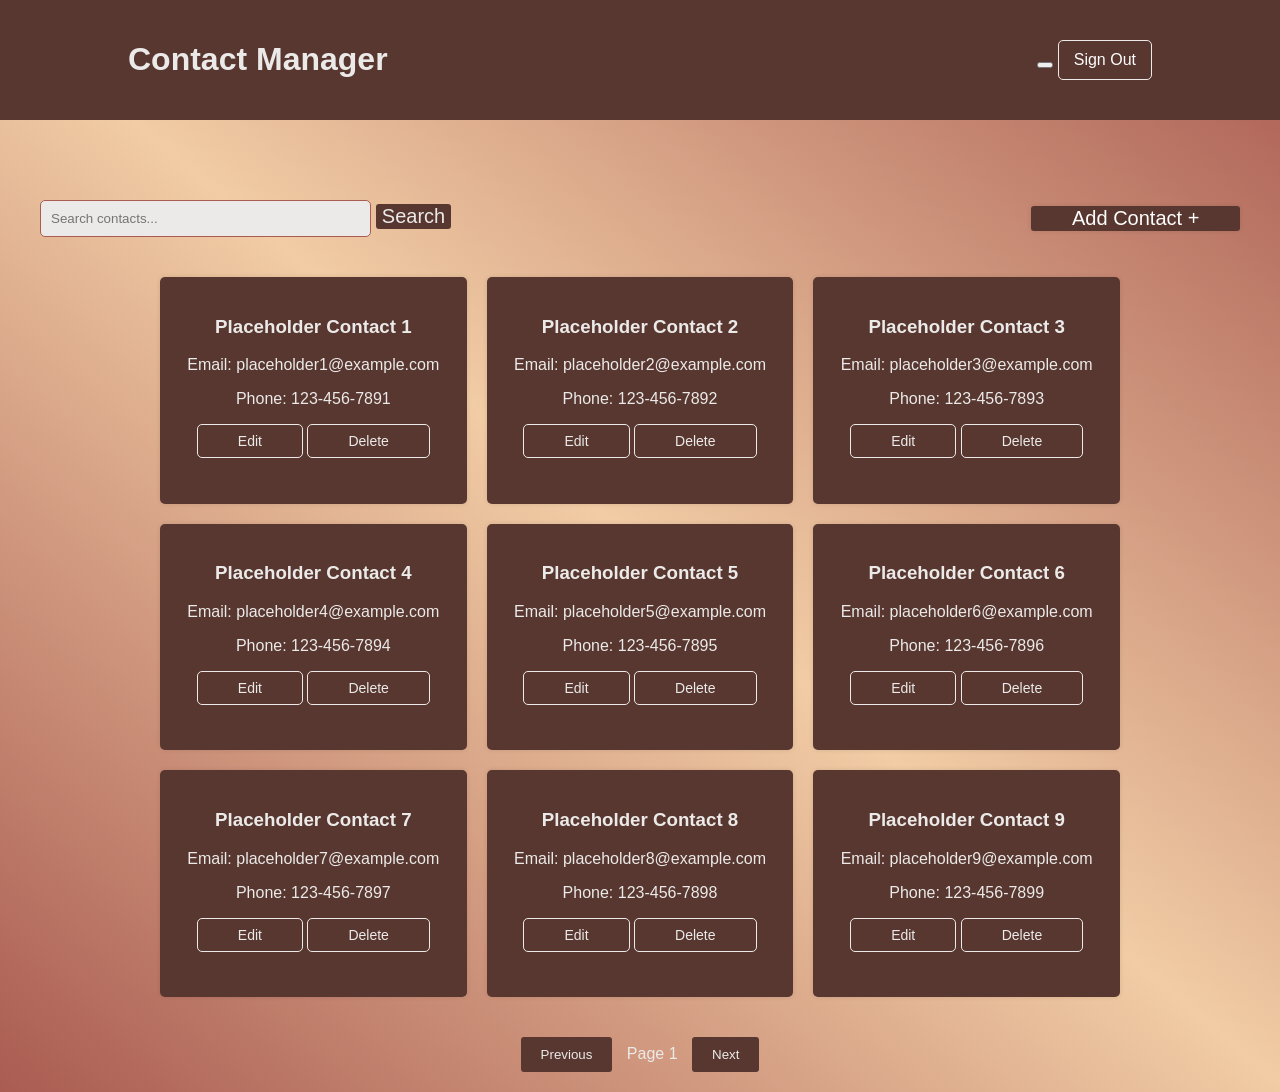
==== commit a6f8a3e9: "broke some things but css more closely mimicks index.css" ====
--- a/postlogin.html
+++ b/postlogin.html
@@ -11,21 +11,20 @@
         <div class="header-content">
             <h1>Contact Manager</h1>
             <div class="user-menu">
-                <button id="user-button">User ⌄</button>
-                <div class="dropdown-menu" id="dropdown-menu">
-                    <button id="sign-out">Sign Out</button>
-                </div>
-            </div>
-            
+                <button id="user-button"></button>
+                
+                <button id="sign-out">Sign Out</button>
+    
+            </div>   
         </div>
     </header>
     <div class="second-header-content">
         <div class="search-container">
             <input type="text" id="search-input" placeholder="Search contacts...">
+            <button id="search-button">Search</button>
         </div>
-        <button id="add-contact-btn">Add Contact + </button>
-    </div> 
-    
+        <button id="add-contact-btn">Add Contact +</button>
+    </div>
     
     <div class="contact-form-container" id="contact-form">
         <div class="form-header">
@@ -39,7 +38,7 @@
             </div>
             <input type="email" style="color:var(--color5)" id="email" placeholder="Email">
             <input type="tel" style="color:var(--color5)" id="phone" placeholder="Phone">
-            <button id="submit" style="color:var(--color6)">Add Contact</button>
+            <button id="submit">Add Contact</button>
         </form>
     </div>
     
@@ -60,7 +59,7 @@
         <div class="popup-header">
             <div class="contact-popup-icon" id="popup-icon">?</div>
             <h2 id="popup-name">Contact Name</h2>
-            <span class="close-btn" id="close-popup">&times;</span>
+            <span class="close-btn" id="close-form">&times;</span>
         </div>
         <div class="popup-body">
             <p><strong>Email:</strong> <span id="popup-email"></span></p>
--- a/postlogin.css
+++ b/postlogin.css
@@ -39,66 +39,42 @@
     color: var(--color2);
 }
 .second-header-content {
-    opacity: 1;
-    display: flex;
-    justify-content: space-between;
-    align-items: center;
-    width: 80%;
-    margin: 0 auto;
-    color: var(--color5);
-}
-.user-menu {
-    position: relative;
-    display: inline-block;
-}
-
-#user-button {
-    background: var(--color1);
-    color: white;
-    border: none;
+    display: flex;
+    justify-content: space-between;
+    align-items: center;
+    width: 100%;
+    margin-top: 50px; /* Adjust this value as needed */
+    padding: 0 40px;
+}
+
+#sign-out {
+    font-family: "Commissioner", sans-serif;
+    background: var(--color5);
+    color: var(--color6);
     padding: 10px 15px;
     cursor: pointer;
     font-size: 16px;
     border-radius: 5px;
-}
-
-#user-button:hover {
-    background: var(--color2); /* Adjust this to a suitable hover color */
-}
-
-.dropdown-menu {
-    display: none;
-    position: absolute;
-    background: var(--color1);
-    border: 1px solid var(--color1);
-    padding: 10px;
-    right: 0;
-    color: white;
-    border-radius: 5px;
-    min-width: 120px;
-    box-shadow: 0px 4px 6px rgba(0, 0, 0, 0.1);
-}
-
-.dropdown-menu button {
-    background: none;
-    border: none;
-    color: white;
-    width: 100%;
-    padding: 8px;
-    text-align: left;
-    cursor: pointer;
-}
-
-.dropdown-menu button:hover {
-    background: var(--color2);
-}
+    border: 1px solid var(--color2);
+}
+
+#sign-out:hover {
+    font-family: "Commissioner", sans-serif;
+    border: 2px solid var(--color5);
+    border-radius: 5px;
+    background-color: var(--color2);
+    color: var(--color5);
+}
+
 .search-container {
+    font-family: "Commissioner", sans-serif;
     opacity: 1;
     margin-top: 150px;
     width: 100%;
     align-items: left;
 }
 .search-container input {
+    font-family: "Commissioner", sans-serif;
     opacity: 1;
     width: 30%;
     padding: 10px;
@@ -106,13 +82,36 @@
     border: 1px solid var(--color4);
     border-radius: 5px;
     align-items: left;
-}
+    margin-left: 40px;
+}
+.search-container button {
+    font-family: "Commissioner", sans-serif;
+    background-color: var(--color5);
+    border: none;
+    color: var(--color2);
+    font-size: 20px;
+    border-radius: 3px;
+    transition: background-color 0.3s ease;
+    justify-content: space-between;
+    align-items: center;
+}
+.search-container button:hover {
+    font-family: "Commissioner", sans-serif;
+    border: 2px solid var(--color5);
+    border-radius: 3px;
+    background-color: transparent;
+    color: var(--color5);
+}
+
 #add-contact-btn {
+    font-family: "Commissioner", sans-serif;
     opacity: 1;
-    width: 30%;
-    border-radius: 5px;
+    width: 20%;
+    height: 100%;
+    border-radius: 3px;
     margin-top: 150px;
-    font-size: 24px;
+    margin-right: 40px;
+    font-size: 20px;
     border: none;
     box-shadow: 0px 0px 5px rgba(0, 0, 0, 0.1);
     background-color: var(--color5);
@@ -120,9 +119,18 @@
     cursor: pointer;
     align-items: right;
 }
+
+#add-contact-btn:hover {
+    font-family: "Commissioner", sans-serif;
+    border: 2px solid var(--color5);
+    border-radius: 3px;
+    background-color: transparent;
+    color: var(--color5);
+}
+
 .contact-form-container {
     display: none;
-    background-color: var(--color4);
+    background-color: var(--color5);
     color: var(--color2);
     margin-top: 20px;
     padding: 25px;
@@ -148,13 +156,14 @@
 }
 
 .contact-icon {
-    width: 50px;
-    height: 50px;
+    border: 1px solid var(--color2);
+    width: 70px; /* Increase size */
+    height: 70px; /* Increase size */
     border-radius: 50%;
     border-color: var(--color2);
     background-color: var(--color5);
     color: var(--color6);
-    font-size: 20px;
+    font-size: 28px;
     display: flex;
     align-items: center;
     justify-content: center;
@@ -177,8 +186,6 @@
     display: flex;
     gap: 10px;
     width: 100%;
-    
-    
 }
 
 .name-fields input {
@@ -197,43 +204,45 @@
 }
 
 #submit {
-    background-color: var(--color2);
-    color: var(--color6);
-    background-color: #583730;
-    font-size: 18px;
-    width: 100%;
-    cursor: pointer;
+    border: 1px solid var(--color2);
+    border-radius: 5px;
+    background-color: var(--color5);
+    color: var(--color2);
+    font-size: 1em;
+    transition: transform 0.2s ease-in;
+    cursor: pointer;
+    width: 30%;
 }
 
 .contacts-grid {
-    
-    border-radius: 40px;
+    border-radius: 5px;
     display: grid;
     grid-template-columns: repeat(3, 1fr);
     gap: 20px;
     margin-top: 20px;
-    width: 80%;
-    background-color: var(--color5);
-    color: var(--color2);
+    width: 75%;
+    
     padding: 20px;
     min-height: 80vh;
 }
+
 .contact-card {
     color: var(--color5);
     padding: 20px;
-    background-image: linear-gradient(220deg, var(--color4), var(--color3), var(--color3));
-    border: 1px solid var(--color4);
-    border-radius: 10px;
+    background-color: var(--color5);
+    border: 1px;
+    border-radius: 5px;
     text-align: center;
     box-shadow: 0px 0px 5px rgba(0, 0, 0, 0.1);
     cursor: pointer;
+    color: var(--color2);
     
 }
 .edit-contact, .delete-contact, .save-contact {
     background: var(--color5); /* Primary button color */
-    border: none;
+    border: 1px solid var(--color2);
+    border-radius: 5px;
     padding: 8px 40px;
-    border-radius: 5px;
     font-size: 14px;
     font-family: "Commissioner", sans-serif;
     cursor: pointer;
@@ -241,8 +250,9 @@
 }
 .contact-popup {
     display: none;
-    background-color: var(--color4);
-    color: var(--color2);
+    background-color: var(--color5);
+    color: var(--color2);
+    margin-top: 20px;
     padding: 25px;
     border-radius: 15px;
     box-shadow: 0px 5px 15px rgba(0, 0, 0, 0.2);
@@ -261,17 +271,19 @@
     display: flex;
     justify-content: space-between;
     align-items: center;
+    margin-bottom: 15px;
     position: relative;
-    margin-bottom: 15px;
 }
 
 .contact-popup-icon {
-    width: 50px;
-    height: 50px;
+    border: 1px solid var(--color2);
+    width: 70px; /* Increase size */
+    height: 70px; /* Increase size */
     border-radius: 50%;
-    background-color: var(--color2);
-    color: var(--color6);
-    font-size: 20px;
+    border-color: var(--color2);
+    background-color: var(--color5);
+    color: var(--color6);
+    font-size: 28px;
     display: flex;
     align-items: center;
     justify-content: center;
@@ -279,15 +291,6 @@
     margin-right: auto;
 }
 
-/* Close Button */
-.close-btn {
-    font-size: 24px;
-    cursor: pointer;
-    color: var(--color6);
-    position: absolute;
-    right: 0;
-    top: 0;
-}
 
 /* Popup Body */
 .popup-body p {
@@ -296,26 +299,28 @@
 }
 .pagination {
     text-align: center;
-    color: var(--color1);
+    color: var(--color2);
     margin: 20px;
 }
 
 .pagination button {
     background-color: var(--color5);
-    color: var(--color6);
-    opacity: 1;
-    border: none;
+    color: var(--color2);
+    border-radius: 3px;
+    border-color: transparent;
     padding: 10px 20px;
-    border-radius: 5px;
+    border: 2px;
     cursor: pointer;
     margin: 0 10px;
     transition: background-color 0.3s ease;
 }
 
 .pagination button:hover {
-    background-color: var(--color5);
-    color: var(--color1);
-
+    font-family: "Commissioner", sans-serif;
+    border: 2px solid var(--color5);
+    border-radius: 3px;
+    background-color: transparent;
+    color: var(--color5);
 }
 
 
